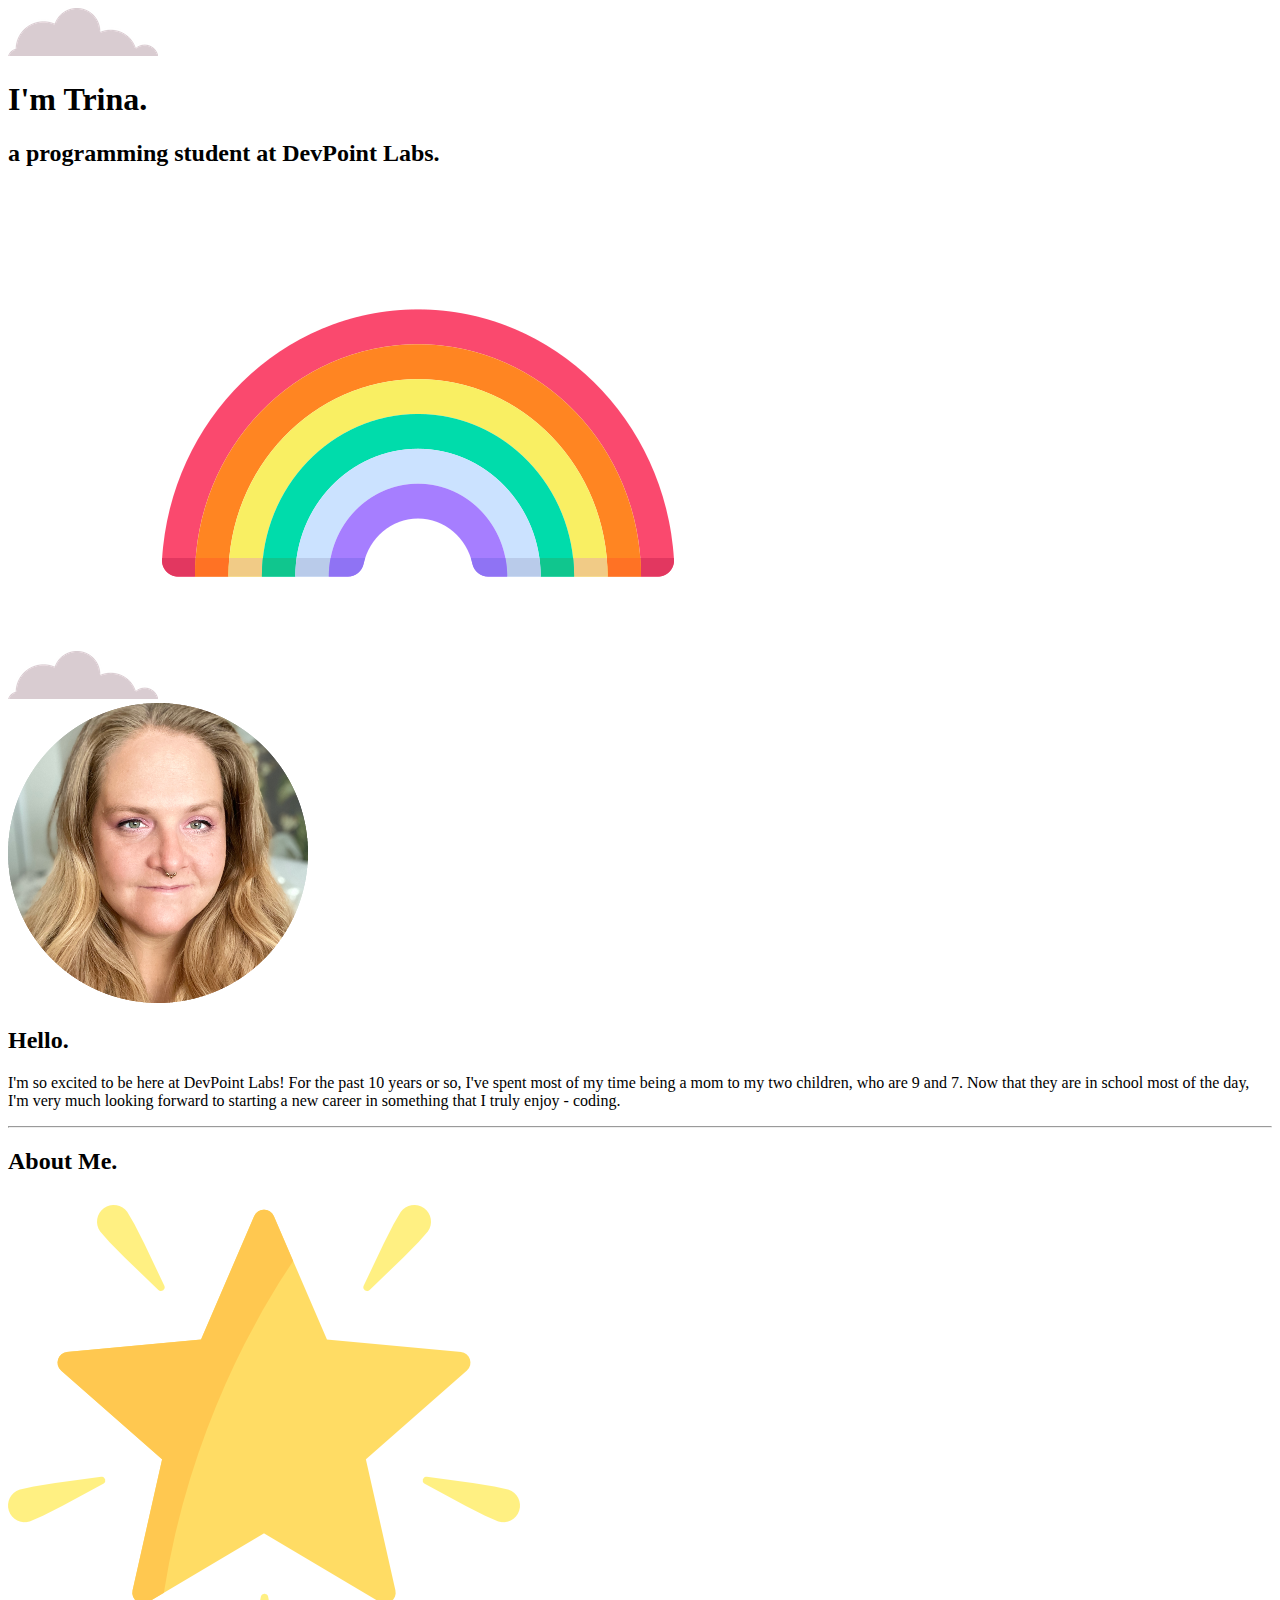
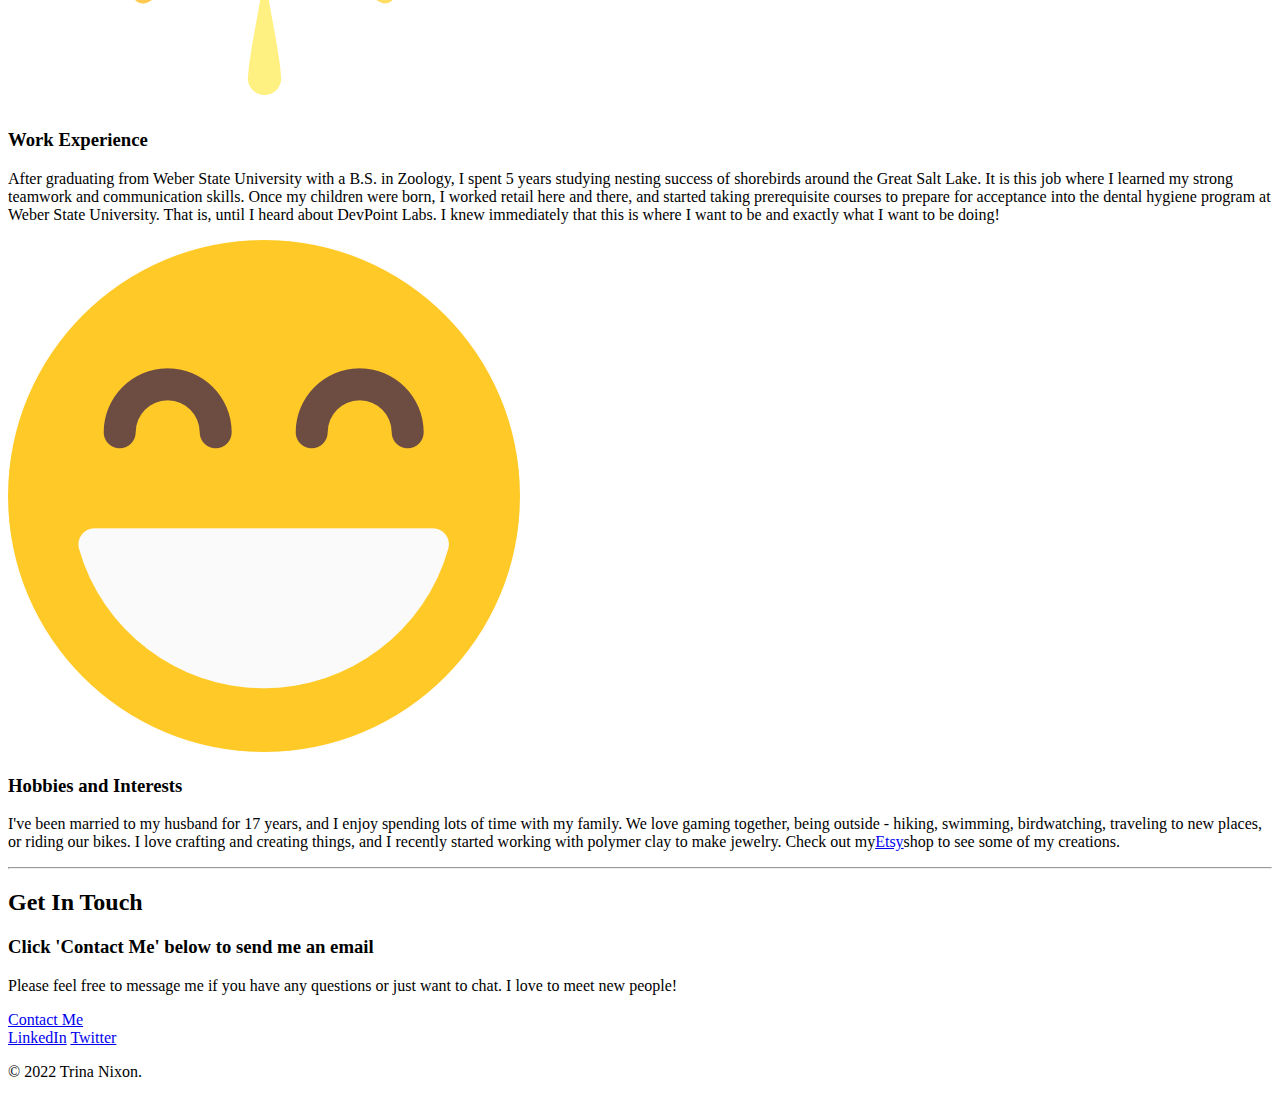
==== index.html @ cda7a92a "Added initial files for About Me page" ====
<!DOCTYPE html>
<html lang="en" dir="ltr">
  <head>
    <meta charset="utf-8">
    <title>Trina Nixon</title>
    <link rel="stylesheet" href="css/styles.css">
    <link rel="icon" href="favicon.ico">
    <link rel="preconnect" href="https://fonts.googleapis.com">
<link rel="preconnect" href="https://fonts.gstatic.com" crossorigin>
<link href="https://fonts.googleapis.com/css2?family=Merriweather&family=Montserrat:wght@100&family=Sacramento&display=swap" rel="stylesheet">
  </head>
  <body>
    <div class="top-container">
      <img class="top-cloud" src="images/cloud.png" alt="cloud-img">
      <h1>I'm Trina.</h1>
      <h2>a <span class="pro">pro</span>gramming student at DevPoint Labs.</h2>
      <img class="bottom-cloud" src="images/cloud.png" alt="cloud-img">
      <img class="rainbow" src="images/rainbow.png" alt="rainbow-img">
    </div>
    <div class="middle-container">
      <div class="profile">
        <img class="profilepic" src="images/mypic2.png" alt="Trina-img">
        <h2>Hello.</h2
        <p class="intro">I'm so excited to be here at DevPoint Labs! For the past 10 years or so, I've spent most of my time being a mom
to my two children, who are 9 and 7. Now that they are in school most of the day, I'm very much looking forward to starting
a new career in something that I truly enjoy - coding.</p>
      </div>
      <hr>
      <div class="skills">
        <h2>About Me.</h2>
        <div class="skill-row">
          <img class="starimg" src="images/star.png" alt="star-img">
          <h3>Work Experience</h3>
          <p class="">After graduating from Weber State University with a B.S. in Zoology, I spent 5 years studying nesting success of shorebirds
around the Great Salt Lake. It is this job where I learned my strong teamwork and communication skills. Once my children were born, I
worked retail here and there, and started taking prerequisite courses to prepare for acceptance into the dental hygiene program at Weber State University.
That is, until I heard about DevPoint Labs. I knew immediately that this is where I want to be and exactly what I want to be doing!</p>
        </div>
        <div class="skill-row">
          <img class="smilingimg" src="images/smiling.png" alt="smiling-img">
          <h3>Hobbies and Interests</h3>
          <p>I've been married to my husband for 17 years, and I enjoy spending lots of time with my family. We love gaming together, being outside - hiking, swimming, birdwatching,
          traveling to new places, or riding our bikes. I love crafting and creating things, and I recently started working with polymer clay to make jewelry. Check out my<a href="https://www.etsy.com/shop/EarthshineByTrina?ref=simple-shop-header-name&listing_id=1076084841">Etsy</a>shop to see some of my creations.
          </p>
        </div>
      </div>
      <hr>
      <div class="contact-me">
        <h2>Get In Touch</h2>
        <h3>Click 'Contact Me' below to send me an email</h3>
        <p class="contact-message">Please feel free to message me if you have any questions or just want to chat. I love to meet new people!</p>
      <!--  <a class="btn" href="mailto:trinanixon7@gmail.com">CONTACT ME</a> <!-->
      <a class="btn" href="ContactMe.html">Contact Me</a>
      </div>
    </div>

    <div class="bottom-container">
      <a class="footer-link" href="https://www.linkedin.com/in/trina-nixon-0518b0230/">LinkedIn</a>
      <a class="footer-link" href="https://twitter.com/trina_nixon">Twitter</a>
      <p class="copyright">© 2022 Trina Nixon.</p>
    </div>
  </body>
</html>
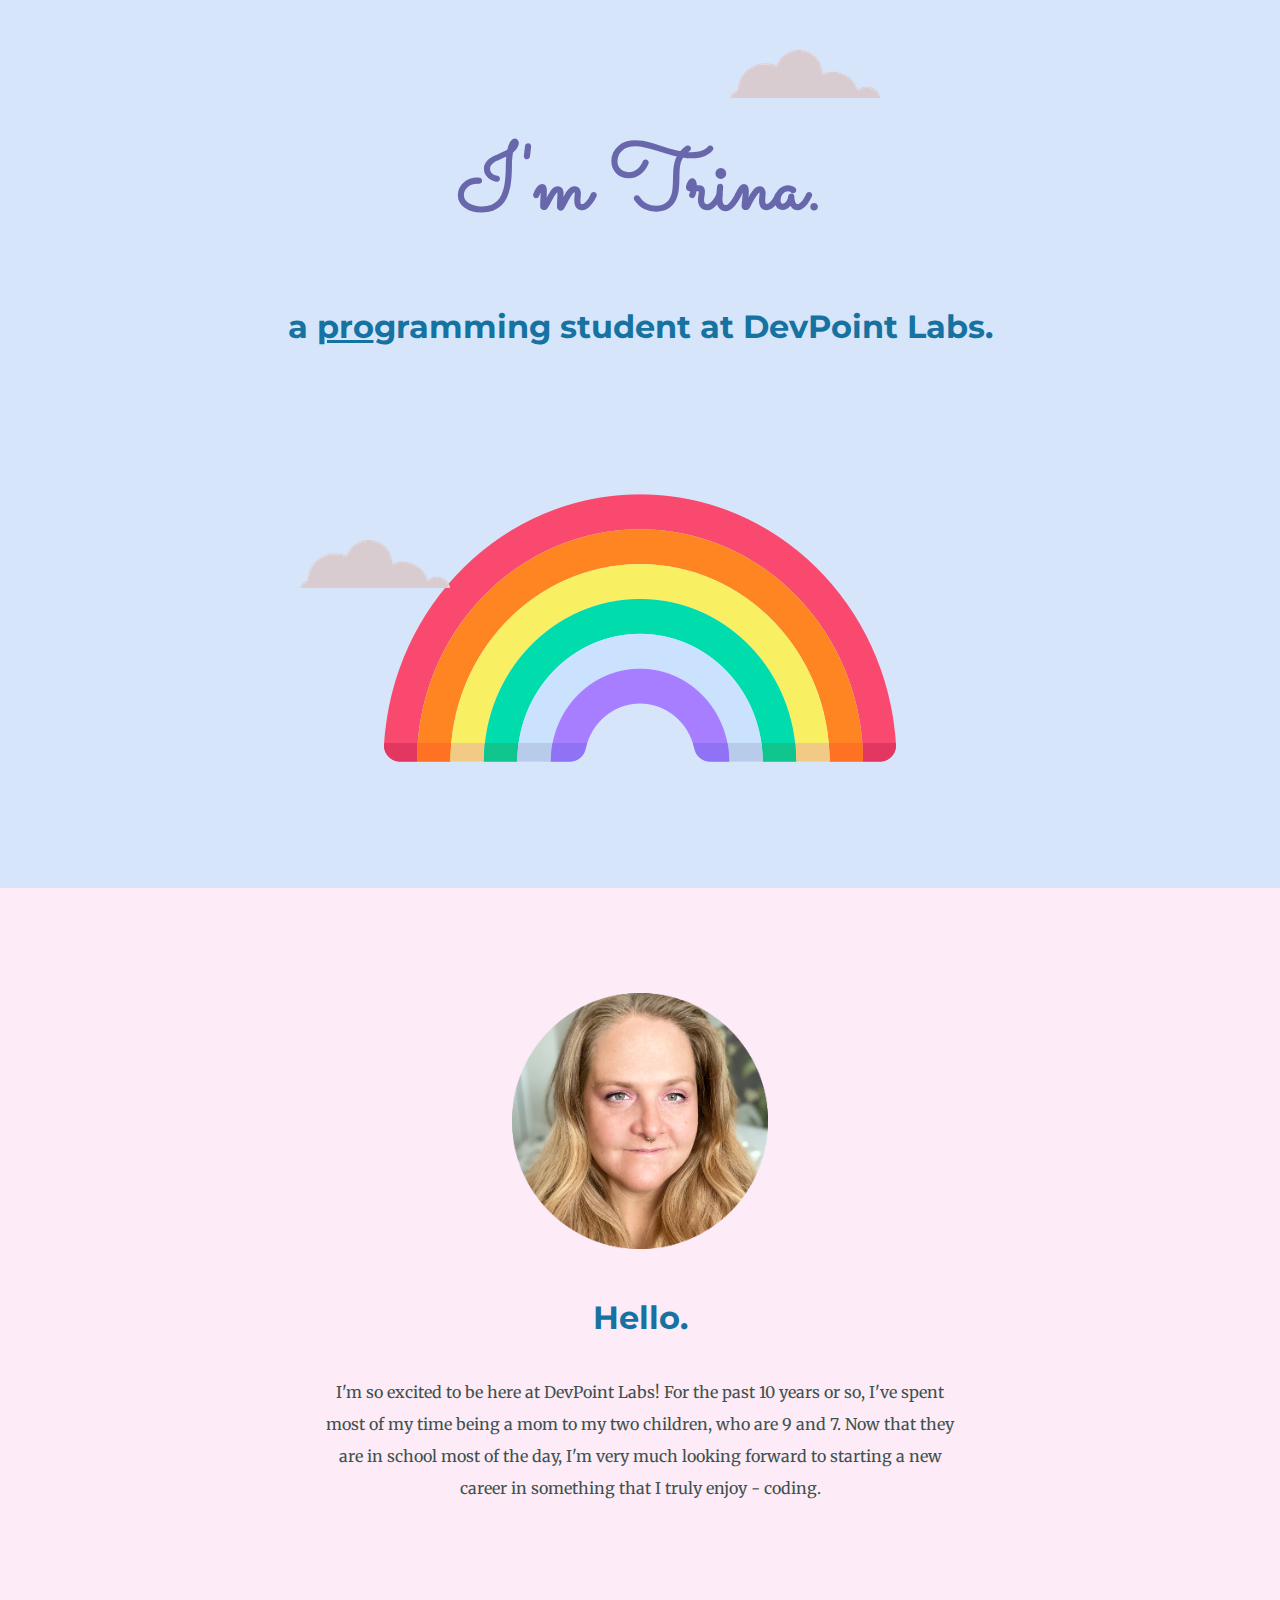
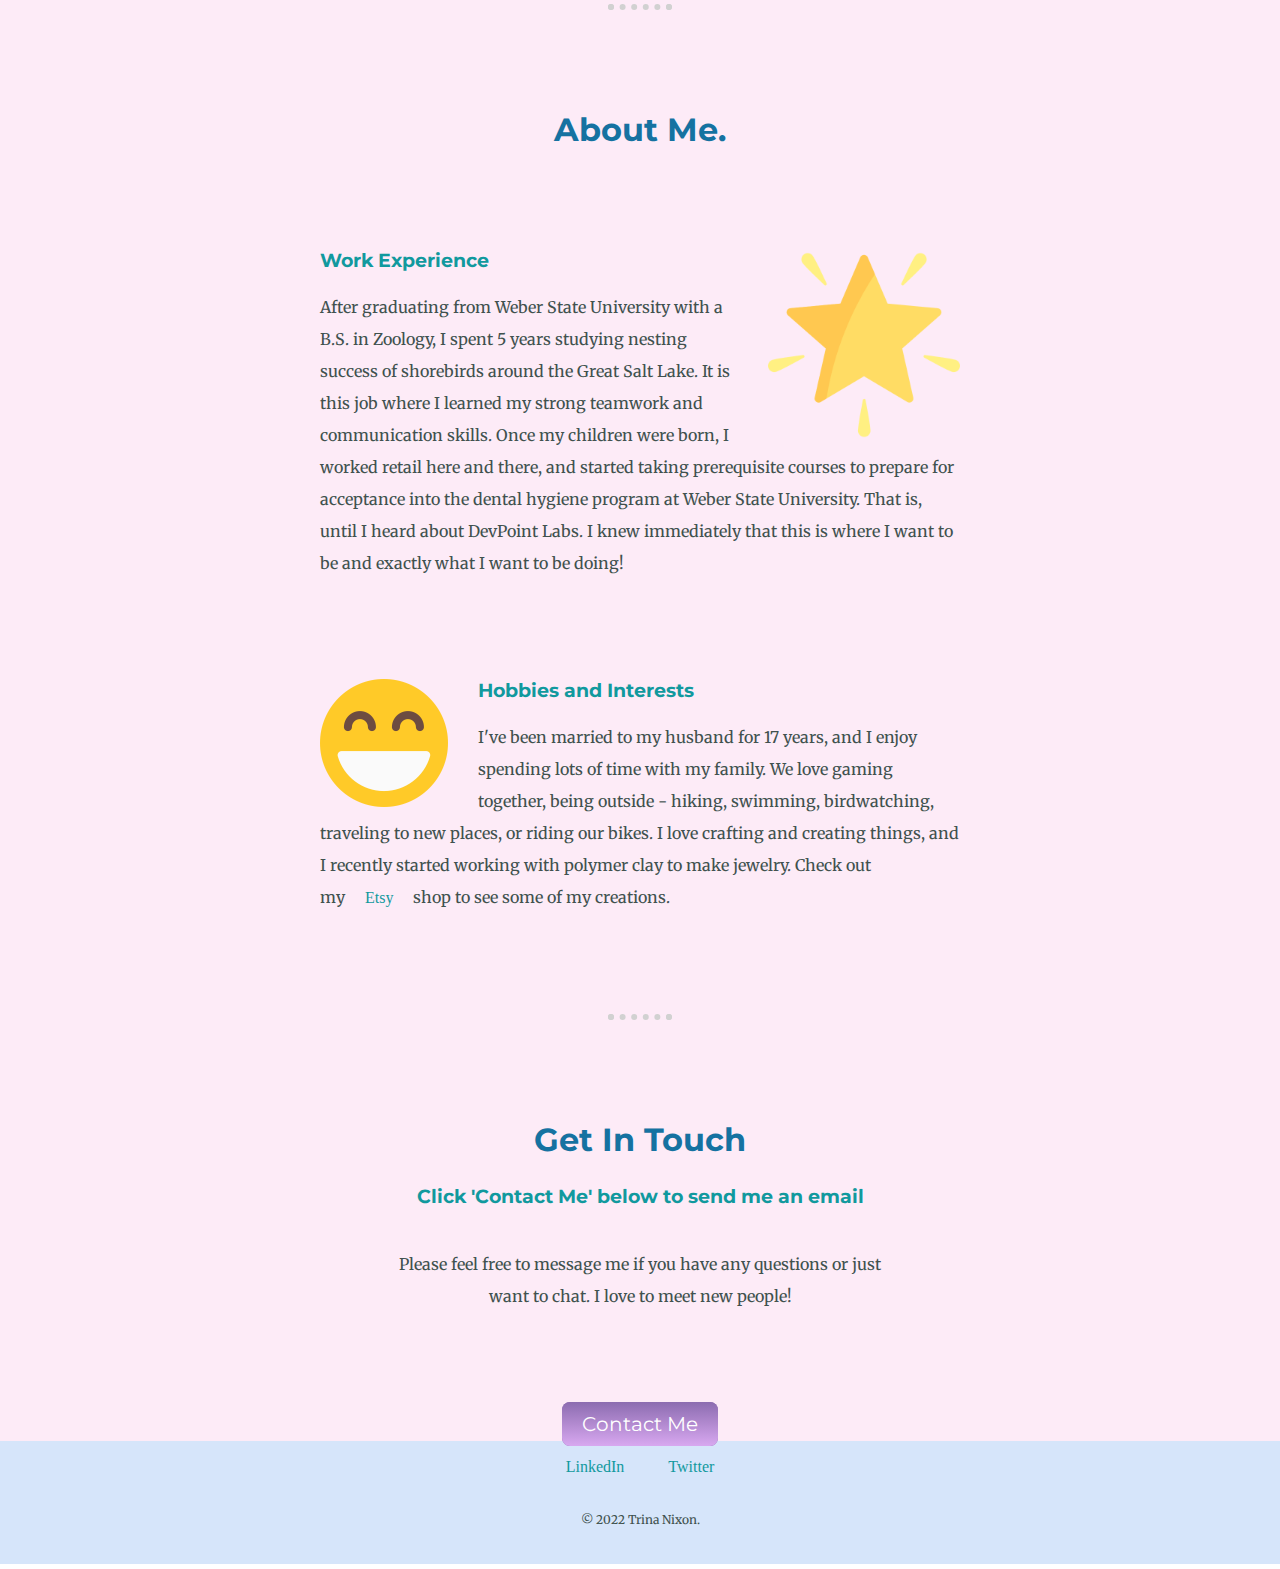
==== commit 7f059d0c: "Capitalized CSS.styles" ====
--- a/index.html
+++ b/index.html
@@ -3,7 +3,7 @@
   <head>
     <meta charset="utf-8">
     <title>Trina Nixon</title>
-    <link rel="stylesheet" href="css/styles.css">
+    <link rel="stylesheet" href="CSS/styles.css">
     <link rel="icon" href="favicon.ico">
     <link rel="preconnect" href="https://fonts.googleapis.com">
 <link rel="preconnect" href="https://fonts.gstatic.com" crossorigin>
--- a/CSS/styles.css
+++ b/CSS/styles.css
@@ -0,0 +1,138 @@
+ body {
+  margin: 0;
+  text-align: center;
+  font-family: 'Merriweather', serif;
+  color: #40514E;
+}
+h1{ /*block element with a width set, then use 0 auto 0 auto to center it*/
+line-height: 2;
+color: #6867AC;
+font-size: 5.625rem;
+margin: 50px auto 0 auto;
+font-family: 'Sacramento', cursive;
+}
+h2{
+  color: #1572A1;
+  font-family: 'Montserrat', sans-serif;
+  font-size: 2.0rem;
+}
+h3{
+  color: #11999E;
+  font-family: 'Montserrat', sans-serif;
+}
+hr{
+  border: dotted #D1D1D1 6px;
+  border-bottom: none;
+  width: 4%;
+  margin: 100px auto 100px auto;
+}
+p{
+  line-height: 2;
+}
+a{
+  color: #11999E;
+  font-family: montserat;
+  margin: 10px 20px;
+  text-decoration: none;
+}
+a:hover {
+  color: #EAF6F6;
+}
+.ContactMe{
+  background-color: #D6E5FA;
+}
+.top-container {
+margin-top: 0;
+  padding-top: 50px;
+ background-color: #D6E5FA;
+ position: relative;
+}
+.middle-container{
+margin: 0;
+padding-bottom: 5px;
+padding-top: 5px;
+background-color: #FDEBF7;
+}
+.bottom-container{
+  margin-bottom: 5px;
+  padding: 15px 0 15px;
+  background-color: #D6E5FA;
+}
+.pro{
+  text-decoration: underline;
+}
+.bottom-cloud{
+  position: absolute;
+  left: 300px;
+  bottom: 300px;
+}
+.rainbow{
+  width: 40%;
+}
+.top-cloud{
+  position: absolute;
+  right: 400px;
+  top: 50px;
+}
+.profilepic{
+  width: 40%;
+}
+.skill-row{
+  text-align: left;
+  margin: 100px auto 100px auto;
+  width: 50%;
+}
+.smilingimg{
+  width: 20%;
+  float: left;
+  margin-right: 30px;
+}
+.starimg{
+  width: 30%;
+  float: right;
+  margin-left: 30px;
+}
+
+.profile{
+  line-height: 2;
+  text-align: center;
+  margin: 100px auto 100px auto;
+  width: 50%;
+}
+.copyright{
+  font-size: .75rem;
+  padding: 20px 0 5px 0;
+}
+.btn {
+  background: #8c6cb0;
+  background-image: -webkit-linear-gradient(top, #8c6cb0, #d8a8f0);
+  background-image: -moz-linear-gradient(top, #8c6cb0, #d8a8f0);
+  background-image: -ms-linear-gradient(top, #8c6cb0, #d8a8f0);
+  background-image: -o-linear-gradient(top, #8c6cb0, #d8a8f0);
+  background-image: linear-gradient(to bottom, #8c6cb0, #d8a8f0);
+  -webkit-border-radius: 8;
+  -moz-border-radius: 8;
+  border-radius: 8px;
+  font-family: Montserrat;
+  color: #ffffff;
+  font-size: 20px;
+  padding: 10px 20px 10px 20px;
+  text-decoration: none;
+}
+.btn:hover {
+  background: #d8db83;
+  background-image: -webkit-linear-gradient(top, #d8db83, #979e5f);
+  background-image: -moz-linear-gradient(top, #d8db83, #979e5f);
+  background-image: -ms-linear-gradient(top, #d8db83, #979e5f);
+  background-image: -o-linear-gradient(top, #d8db83, #979e5f);
+  background-image: linear-gradient(to bottom, #d8db83, #979e5f);
+  text-decoration: none;
+}
+.intro{
+  width: 75%;
+  margin: auto;
+}
+.contact-message{
+  width: 40%;
+  margin: 40px auto 100px;
+}
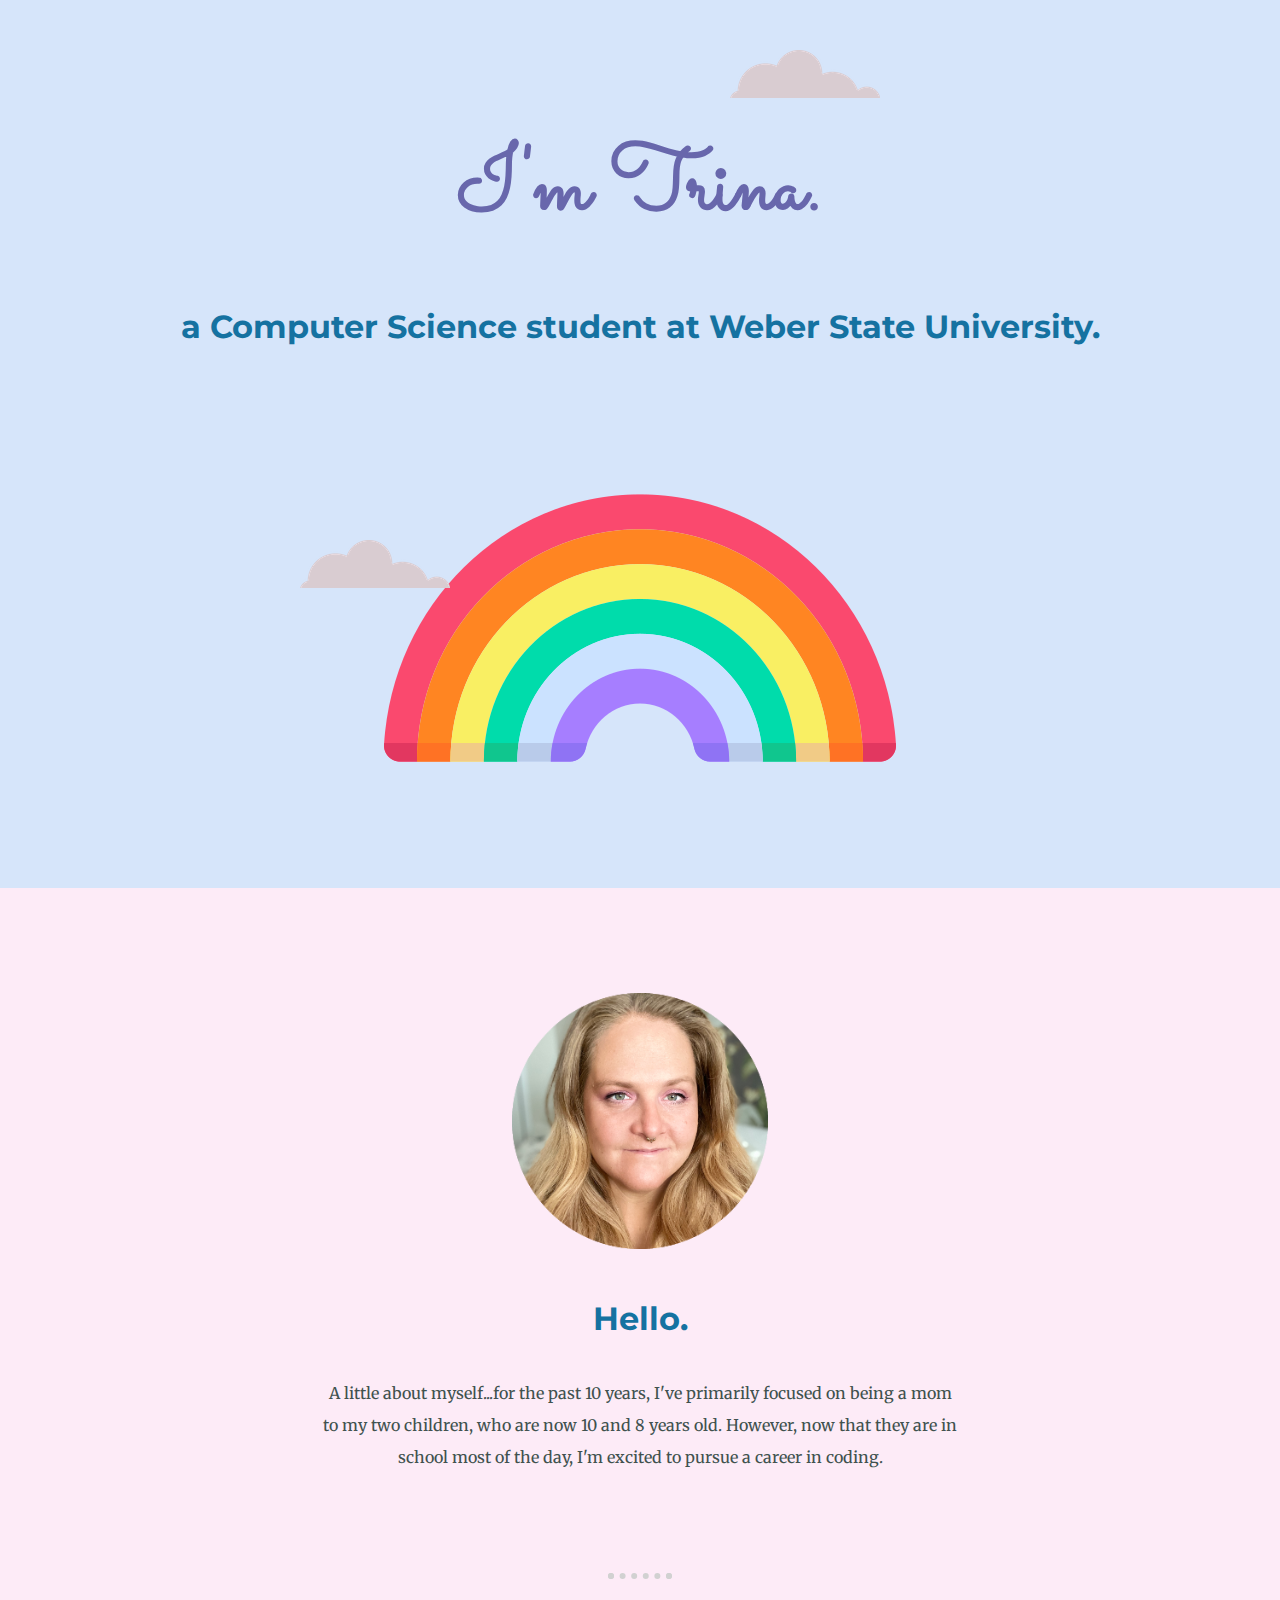
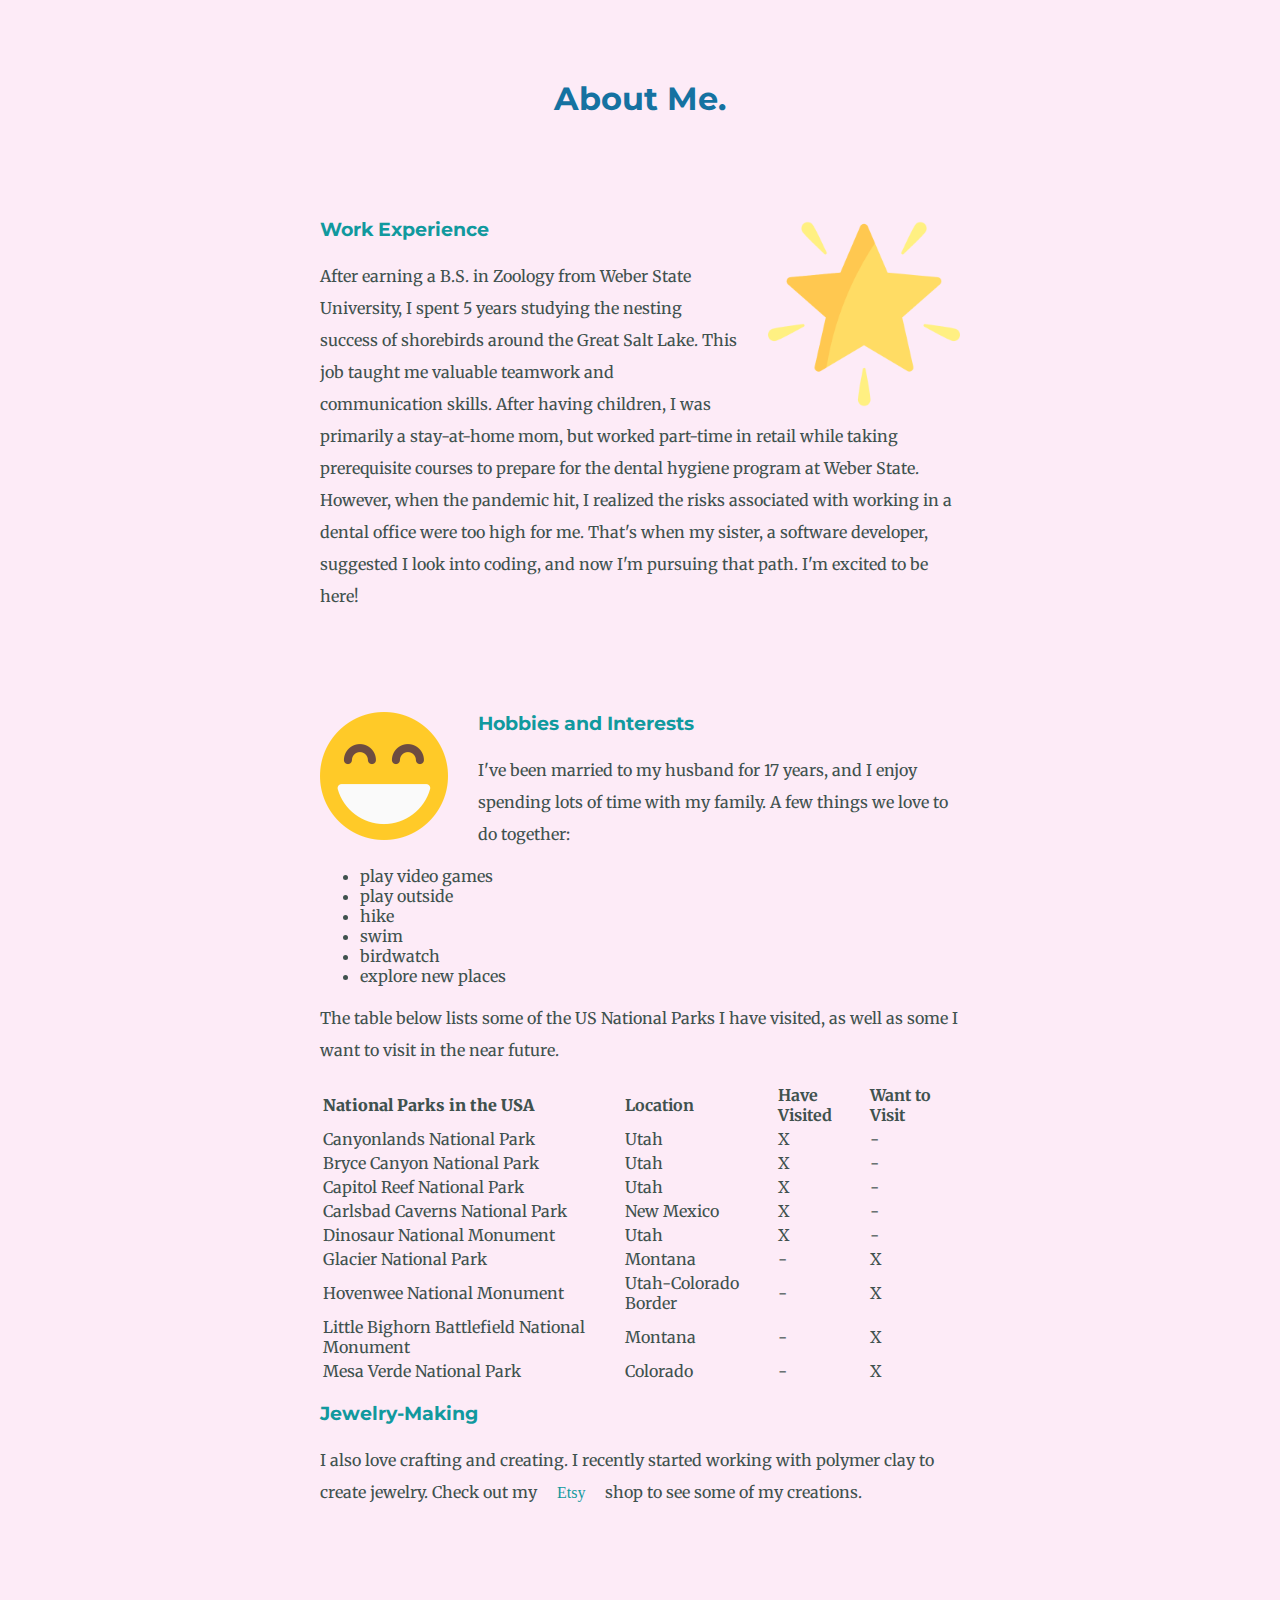
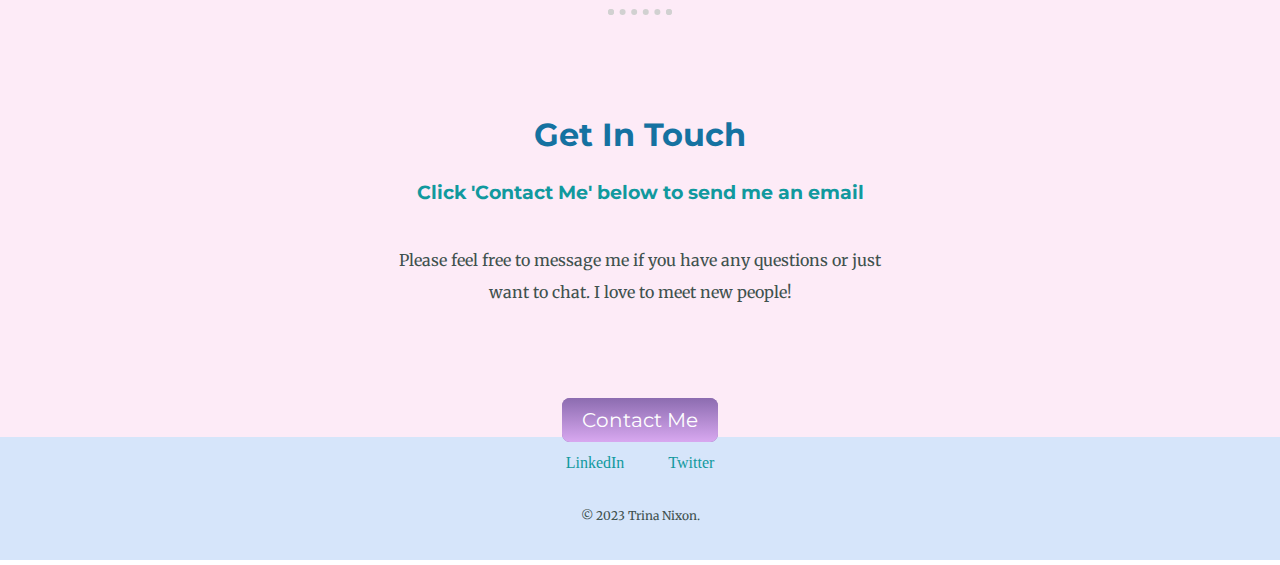
==== commit 49c6adf0: "added header" ====
--- a/index.html
+++ b/index.html
@@ -1,63 +1,161 @@
 <!DOCTYPE html>
-<html lang="en" dir="ltr">
-  <head>
-    <meta charset="utf-8">
-    <title>Trina Nixon</title>
-    <link rel="stylesheet" href="CSS/styles.css">
-    <link rel="icon" href="favicon.ico">
-    <link rel="preconnect" href="https://fonts.googleapis.com">
-<link rel="preconnect" href="https://fonts.gstatic.com" crossorigin>
-<link href="https://fonts.googleapis.com/css2?family=Merriweather&family=Montserrat:wght@100&family=Sacramento&display=swap" rel="stylesheet">
-  </head>
-  <body>
-    <div class="top-container">
-      <img class="top-cloud" src="images/cloud.png" alt="cloud-img">
-      <h1>I'm Trina.</h1>
-      <h2>a <span class="pro">pro</span>gramming student at DevPoint Labs.</h2>
-      <img class="bottom-cloud" src="images/cloud.png" alt="cloud-img">
-      <img class="rainbow" src="images/rainbow.png" alt="rainbow-img">
+<html lang="en-US">
+
+<head>
+  <meta charset="utf-8">
+
+  <title>Trina Nixon</title>
+
+  <meta name="keywords"
+    content="Computer science student, trina nixon, mom, about me, work experience, hobbies, weber state university">
+  <meta name="author" content="Trina Nixon">
+  <meta name="viewport" content="width=device-width, initial-scale=1.0">
+  <link rel="stylesheet" href="CSS/styles.css">
+  <link rel="icon" href="favicon.ico">
+  <link rel="preconnect" href="https://fonts.googleapis.com">
+  <link rel="preconnect" href="https://fonts.gstatic.com" crossorigin>
+  <link
+    href="https://fonts.googleapis.com/css2?family=Merriweather&family=Montserrat:wght@100&family=Sacramento&display=swap"
+    rel="stylesheet">
+</head>
+
+<body>
+  <div class="top-container">
+    <img class="top-cloud" src="images/cloud.png" alt="cloud-img">
+    <h1>I'm Trina.</h1>
+    <h2>a Computer Science student at Weber State University.</h2>
+    <img class="bottom-cloud" src="images/cloud.png" alt="cloud-img">
+    <img class="rainbow" src="images/rainbow.png" alt="rainbow-img">
+  </div>
+  <div class="middle-container">
+    <div class="profile">
+      <a href="https://www.linkedin.com/in/trina-nixon/"> <img class="profilepic" src="images/mypic2.png"
+          alt="Trina-img">
+      </a>
+      <h2>Hello.</h2 <p class="intro">A little about myself...for the past 10 years, I've primarily focused on being a
+      mom
+      to my two children, who are now 10 and 8 years old. However, now that they are in school most of the day, I'm
+      excited to pursue a career in coding.</p>
     </div>
-    <div class="middle-container">
-      <div class="profile">
-        <img class="profilepic" src="images/mypic2.png" alt="Trina-img">
-        <h2>Hello.</h2
-        <p class="intro">I'm so excited to be here at DevPoint Labs! For the past 10 years or so, I've spent most of my time being a mom
-to my two children, who are 9 and 7. Now that they are in school most of the day, I'm very much looking forward to starting
-a new career in something that I truly enjoy - coding.</p>
+    <hr>
+    <div class="skills">
+      <h2>About Me.</h2>
+      <div class="skill-row">
+        <img class="starimg" src="images/star.png" alt="star-img">
+        <h3>Work Experience</h3>
+        <p class="">After earning a B.S. in Zoology from Weber State University, I spent 5 years studying the
+          nesting success of shorebirds
+          around the Great Salt Lake. This job taught me valuable teamwork and communication skills. After having
+          children, I was primarily a stay-at-home mom, but worked part-time in retail while taking prerequisite courses
+          to prepare for the dental hygiene
+          program at Weber State.
+          However, when the pandemic hit, I realized the risks associated with working in a dental office were too high
+          for me. That's when my sister, a software developer, suggested I look into coding, and now I'm pursuing that
+          path. I'm excited to be here!</p>
       </div>
-      <hr>
-      <div class="skills">
-        <h2>About Me.</h2>
-        <div class="skill-row">
-          <img class="starimg" src="images/star.png" alt="star-img">
-          <h3>Work Experience</h3>
-          <p class="">After graduating from Weber State University with a B.S. in Zoology, I spent 5 years studying nesting success of shorebirds
-around the Great Salt Lake. It is this job where I learned my strong teamwork and communication skills. Once my children were born, I
-worked retail here and there, and started taking prerequisite courses to prepare for acceptance into the dental hygiene program at Weber State University.
-That is, until I heard about DevPoint Labs. I knew immediately that this is where I want to be and exactly what I want to be doing!</p>
-        </div>
-        <div class="skill-row">
-          <img class="smilingimg" src="images/smiling.png" alt="smiling-img">
-          <h3>Hobbies and Interests</h3>
-          <p>I've been married to my husband for 17 years, and I enjoy spending lots of time with my family. We love gaming together, being outside - hiking, swimming, birdwatching,
-          traveling to new places, or riding our bikes. I love crafting and creating things, and I recently started working with polymer clay to make jewelry. Check out my<a href="https://www.etsy.com/shop/EarthshineByTrina?ref=simple-shop-header-name&listing_id=1076084841">Etsy</a>shop to see some of my creations.
-          </p>
-        </div>
-      </div>
-      <hr>
-      <div class="contact-me">
-        <h2>Get In Touch</h2>
-        <h3>Click 'Contact Me' below to send me an email</h3>
-        <p class="contact-message">Please feel free to message me if you have any questions or just want to chat. I love to meet new people!</p>
-      <!--  <a class="btn" href="mailto:trinanixon7@gmail.com">CONTACT ME</a> <!-->
-      <a class="btn" href="ContactMe.html">Contact Me</a>
+      <div class="skill-row">
+        <img class="smilingimg" src="images/smiling.png" alt="smiling-img">
+        <h3>Hobbies and Interests</h3>
+        <p>I've been married to my husband for 17 years, and I enjoy spending lots of time with my family. A few things
+          we
+          love to do together:
+        <ul>
+          <li>play video games </li>
+          <li>play outside</li>
+          <li>hike</li>
+          <li>swim</li>
+          <li>birdwatch</li>
+          <li>explore new places</li>
+        </ul>
+
+        <p>The table below lists some of the US National Parks I have visited, as well as some I want to visit in the
+          near future.
+        <table>
+          <tr>
+            <th><strong>National Parks in the USA</th>
+            <th>Location</th>
+            <th>Have Visited</th>
+            <th>Want to Visit</th>
+          </tr>
+          <tr>
+            <td>Canyonlands National Park</td>
+            <td>Utah</td>
+            <td>X</td>
+            <td>-</td>
+          </tr>
+          <tr>
+            <td>Bryce Canyon National Park</td>
+            <td>Utah</td>
+            <td>X</td>
+            <td>-</td>
+          </tr>
+          <tr>
+            <td>Capitol Reef National Park</td>
+            <td>Utah</td>
+            <td>X</td>
+            <td>-</td>
+          </tr>
+          <tr>
+            <td>Carlsbad Caverns National Park</td>
+            <td>New Mexico</td>
+            <td>X</td>
+            <td>-</td>
+          <tr>
+            <td>Dinosaur National Monument</td>
+            <td>Utah</td>
+            <td>X</td>
+            <td>-</td>
+          </tr>
+          <tr>
+            <td>Glacier National Park</td>
+            <td>Montana</td>
+            <td>-</td>
+            <td>X</td>
+          </tr>
+          <tr>
+            <td>Hovenwee National Monument</td>
+            <td>Utah-Colorado Border</td>
+            <td>-</td>
+            <td>X</td>
+          </tr>
+          <tr>
+            <td>Little Bighorn Battlefield National Monument</td>
+            <td>Montana</td>
+            <td>-</td>
+            <td>X</td>
+          </tr>
+          <tr>
+            <td>Mesa Verde National Park</td>
+            <td>Colorado</td>
+            <td>-</td>
+            <td>X</td>
+          </tr>
+        </table>
+        <h3>Jewelry-Making</h3>
+        <p>I also love crafting and creating. I recently started
+          working with polymer clay to create jewelry. Check out my<a
+            href="https://www.etsy.com/shop/EarthshineByTrina?ref=simple-shop-header-name&listing_id=1076084841">Etsy</a>shop
+          to see some of my creations.</p>
+        </p>
+        </p>
       </div>
     </div>
+    <hr>
+    <div class="contact-me">
+      <h2>Get In Touch</h2>
+      <h3>Click 'Contact Me' below to send me an email</h3>
+      <p class="contact-message">Please feel free to message me if you have any questions or just want to chat. I love
+        to meet new people!</p>
 
-    <div class="bottom-container">
-      <a class="footer-link" href="https://www.linkedin.com/in/trina-nixon-0518b0230/">LinkedIn</a>
-      <a class="footer-link" href="https://twitter.com/trina_nixon">Twitter</a>
-      <p class="copyright">© 2022 Trina Nixon.</p>
+      <a class="btn" href="ContactMe.html">Contact Me</a>
     </div>
-  </body>
-</html>
+  </div>
+
+  <div class="bottom-container">
+    <a class="footer-link" href="https://www.linkedin.com/in/trina-nixon-0518b0230/">LinkedIn</a>
+    <a class="footer-link" href="https://twitter.com/trina_nixon">Twitter</a>
+    <p class="copyright">© 2023 Trina Nixon.</p>
+  </div>
+</body>
+
+</html>